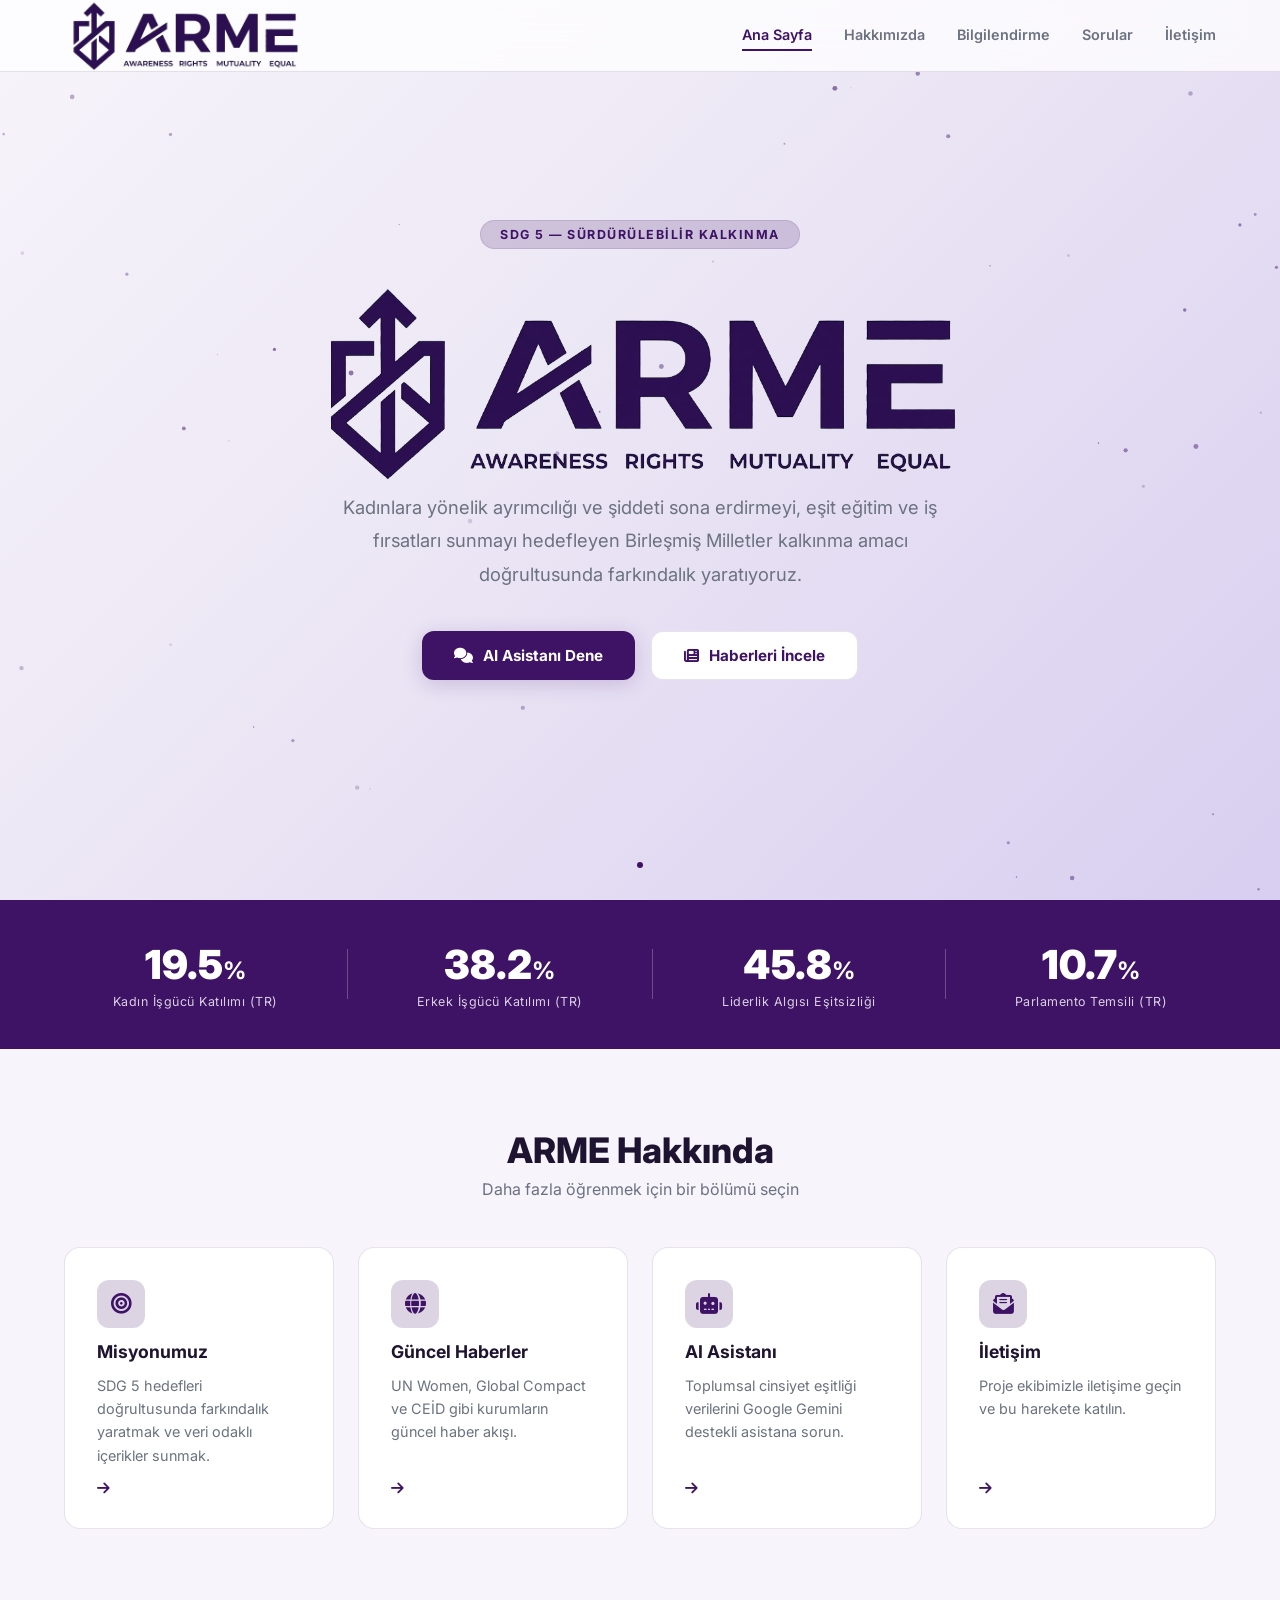
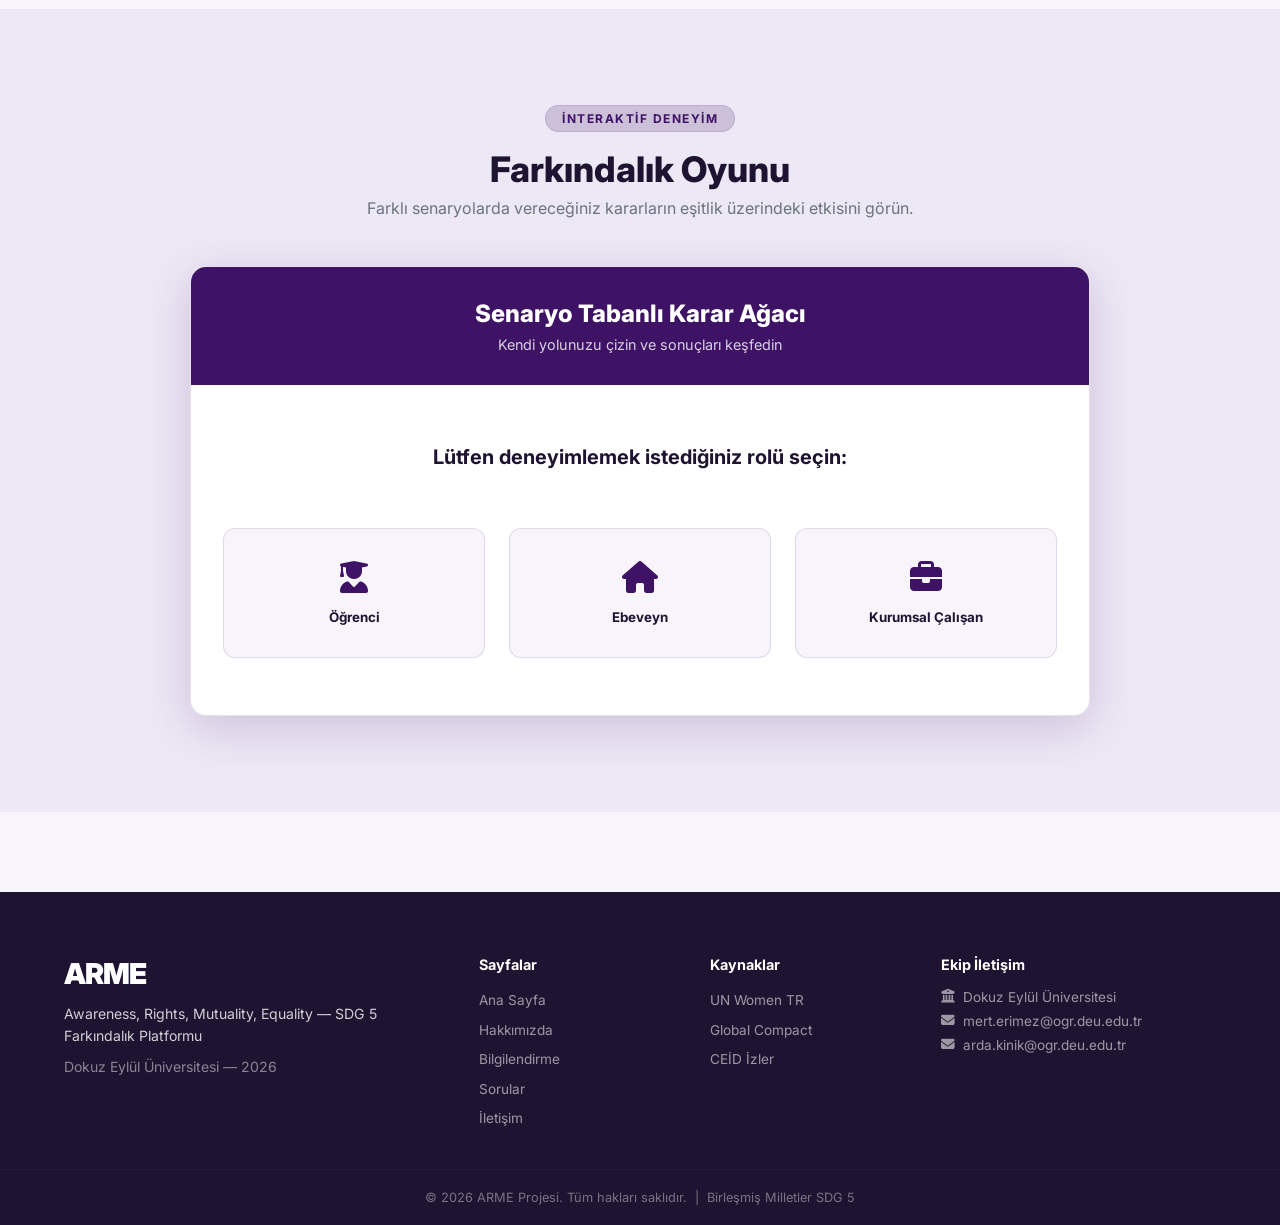
==== sdg5-website/index.html @ 118a51ab "ARME websitesi" ====
<!DOCTYPE html>
<html lang="tr">

<head>
    <meta charset="UTF-8">
    <meta name="viewport" content="width=device-width, initial-scale=1.0">
    <title>ARME | Awareness, Rights, Mutuality, Equality</title>
    <meta name="description"
        content="ARME — SDG 5 Toplumsal Cinsiyet Eşitliği portalı. BM, ILO ve TÜİK verileri ile desteklenen küresel farkındalık platformu.">
    <link rel="preconnect" href="https://fonts.googleapis.com">
    <link href="https://fonts.googleapis.com/css2?family=Inter:wght@300;400;500;600;700;800;900&display=swap"
        rel="stylesheet">
    <link rel="stylesheet" href="https://cdnjs.cloudflare.com/ajax/libs/font-awesome/6.5.0/css/all.min.css">
    <link rel="stylesheet" href="styles.css">
</head>

<body>
    <!-- Navigation -->
    <header class="navbar" id="navbar">
        <div class="nav-inner">
            <a href="index.html" class="nav-brand">
                <img src="arme-logo.png" alt="ARME" class="nav-logo-img">
            </a>
            <nav class="nav-links" id="nav-links">
                <a href="index.html" class="nav-link active">Ana Sayfa</a>
                <a href="hakkimizda.html" class="nav-link">Hakkımızda</a>
                <a href="bilgilendirme.html" class="nav-link">Bilgilendirme</a>
                <a href="sorular.html" class="nav-link">Sorular</a>
                <a href="iletisim.html" class="nav-link">İletişim</a>
            </nav>
            <button class="hamburger" id="hamburger" aria-label="Menüyü Aç">
                <span></span><span></span><span></span>
            </button>
        </div>
    </header>

    <!-- Hero — Full Viewport -->
    <section class="hero" id="hero">
        <div class="hero-bg-particles" id="particles"></div>
        <div class="hero-content">
            <div class="hero-badge">SDG 5 — Sürdürülebilir Kalkınma</div>
            <a href="index.html" class="nav-brand">
                <img src="arme-logo.png" alt="ARME" class="herotitle">
            </a>

            <p class="hero-desc">Kadınlara yönelik ayrımcılığı ve şiddeti sona erdirmeyi, eşit eğitim ve iş fırsatları
                sunmayı hedefleyen Birleşmiş Milletler kalkınma amacı doğrultusunda farkındalık yaratıyoruz.</p>
            <div class="hero-actions">
                <a href="sorular.html" class="btn-primary">
                    <i class="fas fa-comments"></i> AI Asistanı Dene
                </a>
                <a href="bilgilendirme.html" class="btn-ghost">
                    <i class="fas fa-newspaper"></i> Haberleri İncele
                </a>
            </div>
        </div>
        <div class="hero-scroll-hint">
            <div class="scroll-dot"></div>
        </div>
    </section>

    <!-- Stats Strip -->
    <section class="stats-strip">
        <div class="stats-inner">
            <div class="stat-item">
                <span class="stat-num" data-target="36.6">0</span><span class="stat-unit">%</span>
                <p>Kadın İşgücü Katılımı (TR)</p>
            </div>
            <div class="stat-divider"></div>
            <div class="stat-item">
                <span class="stat-num" data-target="71.7">0</span><span class="stat-unit">%</span>
                <p>Erkek İşgücü Katılımı (TR)</p>
            </div>
            <div class="stat-divider"></div>
            <div class="stat-item">
                <span class="stat-num" data-target="85.9">0</span><span class="stat-unit">%</span>
                <p>Liderlik Algısı Eşitsizliği</p>
            </div>
            <div class="stat-divider"></div>
            <div class="stat-item">
                <span class="stat-num" data-target="20">0</span><span class="stat-unit">%</span>
                <p>Parlamento Temsili (TR)</p>
            </div>
        </div>
    </section>

    <!-- Quick Cards -->
    <section class="quick-cards">
        <div class="section-header-center">
            <h2>ARME Hakkında</h2>
            <p>Daha fazla öğrenmek için bir bölümü seçin</p>
        </div>
        <div class="cards-grid">
            <a href="hakkimizda.html" class="qcard">
                <div class="qcard-icon"><i class="fas fa-bullseye"></i></div>
                <h3>Misyonumuz</h3>
                <p>SDG 5 hedefleri doğrultusunda farkındalık yaratmak ve veri odaklı içerikler sunmak.</p>
                <span class="qcard-arrow"><i class="fas fa-arrow-right"></i></span>
            </a>
            <a href="bilgilendirme.html" class="qcard">
                <div class="qcard-icon"><i class="fas fa-globe"></i></div>
                <h3>Güncel Haberler</h3>
                <p>UN Women, Global Compact ve CEİD gibi kurumların güncel haber akışı.</p>
                <span class="qcard-arrow"><i class="fas fa-arrow-right"></i></span>
            </a>
            <a href="sorular.html" class="qcard">
                <div class="qcard-icon"><i class="fas fa-robot"></i></div>
                <h3>AI Asistanı</h3>
                <p>Toplumsal cinsiyet eşitliği verilerini Google Gemini destekli asistana sorun.</p>
                <span class="qcard-arrow"><i class="fas fa-arrow-right"></i></span>
            </a>
            <a href="iletisim.html" class="qcard">
                <div class="qcard-icon"><i class="fas fa-envelope-open-text"></i></div>
                <h3>İletişim</h3>
                <p>Proje ekibimizle iletişime geçin ve bu harekete katılın.</p>
                <span class="qcard-arrow"><i class="fas fa-arrow-right"></i></span>
            </a>
        </div>
    </section>

    <!-- Awareness Game Section -->
    <section class="game-section">
        <div class="section-header-center">
            <span class="page-badge">İnteraktif Deneyim</span>
            <h2>Farkındalık Oyunu</h2>
            <p>Farklı senaryolarda vereceğiniz kararların eşitlik üzerindeki etkisini görün.</p>
        </div>
        <div class="game-container">
            <div class="game-header">
                <h2>Senaryo Tabanlı Karar Ağacı</h2>
                <p>Kendi yolunuzu çizin ve sonuçları keşfedin</p>
            </div>
            <div id="game-body" class="game-body">
                <!-- Game content injected by JS -->
            </div>
        </div>
    </section>

    <!-- Footer -->
    <footer class="footer">
        <div class="footer-inner">
            <div class="footer-brand">
                <div class="footer-logo">ARME</div>
                <p>Awareness, Rights, Mutuality, Equality — SDG 5 Farkındalık Platformu</p>
                <p class="footer-sub">Dokuz Eylül Üniversitesi — 2026</p>
            </div>
            <div class="footer-links">
                <h4>Sayfalar</h4>
                <ul>
                    <li><a href="index.html">Ana Sayfa</a></li>
                    <li><a href="hakkimizda.html">Hakkımızda</a></li>
                    <li><a href="bilgilendirme.html">Bilgilendirme</a></li>
                    <li><a href="sorular.html">Sorular</a></li>
                    <li><a href="iletisim.html">İletişim</a></li>
                </ul>
            </div>
            <div class="footer-links">
                <h4>Kaynaklar</h4>
                <ul>
                    <li><a href="https://turkiye.unwomen.org/tr" target="_blank">UN Women TR</a></li>
                    <li><a href="https://www.globalcompactturkiye.org/" target="_blank">Global Compact</a></li>
                    <li><a href="https://ceidizler.ceid.org.tr/" target="_blank">CEİD İzler</a></li>
                </ul>
            </div>
            <div class="footer-contact">
                <h4>Ekip İletişim</h4>
                <p><i class="fas fa-university"></i> Dokuz Eylül Üniversitesi</p>
                <p><i class="fas fa-envelope"></i> mert.erimez@ogr.deu.edu.tr</p>
                <p><i class="fas fa-envelope"></i> arda.kinik@ogr.deu.edu.tr</p>
            </div>
        </div>
        <div class="footer-bottom">
            <p>© 2026 ARME Projesi. Tüm hakları saklıdır. &nbsp;|&nbsp; Birleşmiş Milletler SDG 5</p>
        </div>
    </footer>

    <script src="app.js"></script>
    <script src="game.js"></script>
    <script>
        // Stat counter animation 
        const statNums = document.querySelectorAll('.stat-num');
        const observer = new IntersectionObserver((entries) => {
            entries.forEach(e => {
                if (e.isIntersecting) {
                    const el = e.target;
                    const target = parseFloat(el.dataset.target);
                    let current = 0;
                    const step = target / 60;
                    const timer = setInterval(() => {
                        current += step;
                        if (current >= target) { current = target; clearInterval(timer); }
                        el.textContent = current % 1 === 0 ? Math.floor(current) : current.toFixed(1);
                    }, 20);
                    observer.unobserve(el);
                }
            });
        }, { threshold: 0.5 });
        statNums.forEach(n => observer.observe(n));

        // Particle background
        const canvas = document.createElement('canvas');
        const container = document.getElementById('particles');
        if (container) {
            canvas.style.cssText = 'position:absolute;inset:0;width:100%;height:100%;pointer-events:none;';
            container.appendChild(canvas);
            const ctx = canvas.getContext('2d');
            let particles = [];
            function resize() { canvas.width = container.offsetWidth; canvas.height = container.offsetHeight; }
            resize();
            window.addEventListener('resize', resize);
            for (let i = 0; i < 55; i++) {
                particles.push({
                    x: Math.random() * canvas.width, y: Math.random() * canvas.height,
                    r: Math.random() * 2 + 0.5, dx: (Math.random() - 0.5) * 0.4, dy: (Math.random() - 0.5) * 0.4, alpha: Math.random() * 0.5 + 0.1
                });
            }
            function draw() {
                ctx.clearRect(0, 0, canvas.width, canvas.height);
                particles.forEach(p => {
                    ctx.beginPath(); ctx.arc(p.x, p.y, p.r, 0, Math.PI * 2);
                    ctx.fillStyle = `rgba(62,18,101,${p.alpha})`; ctx.fill();
                    p.x += p.dx; p.y += p.dy;
                    if (p.x < 0 || p.x > canvas.width) p.dx *= -1;
                    if (p.y < 0 || p.y > canvas.height) p.dy *= -1;
                });
                requestAnimationFrame(draw);
            }
            draw();
        }

        // Hamburger menu
        document.getElementById('hamburger').addEventListener('click', () => {
            document.getElementById('nav-links').classList.toggle('open');
        });

        // Navbar scroll effect
        window.addEventListener('scroll', () => {
            document.getElementById('navbar').classList.toggle('scrolled', window.scrollY > 50);
        });
    </script>
</body>

</html>
---- sdg5-website/styles.css ----
:root {
    --accent: #3e1265;
    --accent-light: #6b21a8;
    --accent-glow: rgba(62,18,101,0.18);
    --white: #ffffff;
    --bg: #f7f4fb;
    --bg2: #ede8f5;
    --text: #1e1330;
    --text-muted: #6b7280;
    --border: rgba(62,18,101,0.12);
    --shadow: 0 4px 32px rgba(62,18,101,0.10);
    --shadow-lg: 0 12px 48px rgba(62,18,101,0.18);
    --radius: 16px;
    --transition: all 0.3s cubic-bezier(0.4,0,0.2,1);
    --font: 'Inter', sans-serif;
    --nav-h: 72px;
}

*, *::before, *::after { box-sizing: border-box; margin: 0; padding: 0; }
html { scroll-behavior: smooth; font-size: 16px; }
body { font-family: var(--font); background: var(--bg); color: var(--text); min-height: 100vh; overflow-x: hidden; }
img { max-width: 100%; }
a { color: inherit; text-decoration: none; }
ul { list-style: none; }
button { font-family: var(--font); cursor: pointer; border: none; background: none; }

/* ---- NAVBAR ---- */
.navbar {
    position: fixed; top: 0; left: 0; right: 0; z-index: 1000;
    height: var(--nav-h);
    display: flex; align-items: center;
    background: rgba(255,255,255,0.75);
    backdrop-filter: blur(18px);
    border-bottom: 1px solid var(--border);
    transition: var(--transition);
}
.navbar.scrolled { background: rgba(255,255,255,0.96); box-shadow: var(--shadow); }
.nav-inner { 
    display: flex !important; 
    justify-content: space-between !important; 
    align-items: center !important; 
    width: 100% !important; 
    max-width: 100% !important; 
    padding: 0 5% !important; 
}
.nav-brand { 
    margin-left: 0 !important; 
    justify-content: flex-start !important;
    display: flex !important; 
    align-items: center !important; 
}
.nav-logo-img {
    mix-blend-mode: multiply !important;
    background-color: transparent !important;
    height: 78px !important;
    width: auto !important;
    object-fit: contain !important;
    display: block !important;
}
.brand-arme { color: var(--accent); }
.nav-links { display: flex; gap: 2rem; align-items: center; }
.nav-link { font-size: 0.9rem; font-weight: 600; color: var(--text-muted); padding: 0.4rem 0; border-bottom: 2px solid transparent; transition: var(--transition); }
.nav-link:hover, .nav-link.active { color: var(--accent); border-bottom-color: var(--accent); }
.hamburger { display: none; flex-direction: column; gap: 5px; padding: 6px; }
.hamburger span { display: block; width: 24px; height: 2px; background: var(--accent); border-radius: 2px; transition: var(--transition); }

/* ---- HERO ---- */
.hero {
    position: relative; width: 100%; height: 100vh;
    display: flex; align-items: center; justify-content: center;
    text-align: center;
    background: linear-gradient(135deg, #f7f4fb 0%, #ede8f5 40%, #d8cef0 100%);
    overflow: hidden;
}
.hero-bg-particles { position: absolute; inset: 0; z-index: 0; }
.hero-content { position: relative; z-index: 1; max-width: 800px; padding: 0 5%; }
.hero-badge {
    display: inline-block; margin-bottom: 1.5rem;
    background: var(--accent-glow); border: 1px solid var(--border);
    color: var(--accent); font-size: 0.78rem; font-weight: 700;
    letter-spacing: 1.5px; text-transform: uppercase;
    padding: 0.4rem 1.2rem; border-radius: 100px;
    animation: fadeDown 0.8s ease both;
}
.hero-title { font-size: clamp(4rem, 12vw, 9rem); font-weight: 900; line-height: 1; letter-spacing: -3px; margin-bottom: 0.8rem; animation: fadeDown 0.9s 0.1s ease both; }
.word-arme { background: linear-gradient(135deg, var(--accent), var(--accent-light)); -webkit-background-clip: text; -webkit-text-fill-color: transparent; }
.hero-slogan { font-size: clamp(0.9rem, 2vw, 1.15rem); font-weight: 600; color: var(--accent); letter-spacing: 2px; margin-bottom: 1.5rem; animation: fadeDown 1s 0.2s ease both; }
.hero-desc { font-size: clamp(1rem, 2vw, 1.15rem); color: var(--text-muted); line-height: 1.8; max-width: 640px; margin: 0 auto 2.5rem; animation: fadeDown 1s 0.3s ease both; }
.hero-actions { display: flex; gap: 1rem; justify-content: center; flex-wrap: wrap; animation: fadeDown 1s 0.4s ease both; }
.hero-scroll-hint { position: absolute; bottom: 2rem; left: 50%; transform: translateX(-50%); z-index: 1; }
.scroll-dot { width: 6px; height: 6px; border-radius: 50%; background: var(--accent); animation: bounce 1.6s infinite; }

/* ---- BUTTONS ---- */
.btn-primary {
    display: inline-flex; align-items: center; gap: 0.6rem;
    background: var(--accent); color: #fff;
    padding: 0.9rem 2rem; border-radius: 12px;
    font-weight: 700; font-size: 0.95rem;
    box-shadow: 0 4px 20px var(--accent-glow);
    transition: var(--transition);
}
.btn-primary:hover { background: var(--accent-light); transform: translateY(-2px); box-shadow: 0 8px 28px var(--accent-glow); }
.btn-ghost {
    display: inline-flex; align-items: center; gap: 0.6rem;
    background: white; color: var(--accent);
    padding: 0.9rem 2rem; border-radius: 12px;
    font-weight: 700; font-size: 0.95rem;
    border: 1.5px solid var(--border);
    transition: var(--transition);
}
.btn-ghost:hover { border-color: var(--accent); box-shadow: var(--shadow); transform: translateY(-2px); }
.btn-submit {
    width: 100%; padding: 1rem; border-radius: 12px;
    background: var(--accent); color: white; font-weight: 700; font-size: 1rem;
    cursor: pointer; border: none; transition: var(--transition);
    display: flex; align-items: center; justify-content: center; gap: 0.5rem;
}
.btn-submit:hover { background: var(--accent-light); transform: translateY(-1px); }

/* ---- STATS STRIP ---- */
.stats-strip { background: var(--accent); padding: 2.5rem 5%; }
.stats-inner { max-width: 1100px; margin: 0 auto; display: flex; align-items: center; justify-content: space-around; flex-wrap: wrap; gap: 1.5rem; }
.stat-item { text-align: center; color: white; }
.stat-num { font-size: 2.5rem; font-weight: 900; }
.stat-unit { font-size: 1.5rem; font-weight: 700; }
.stat-item p { font-size: 0.78rem; opacity: 0.8; margin-top: 0.3rem; letter-spacing: 0.5px; }
.stat-divider { width: 1px; height: 50px; background: rgba(255,255,255,0.25); }

/* ---- QUICK CARDS ---- */
.quick-cards { padding: 5rem 5%; max-width: 1280px; margin: 0 auto; }
.section-header-center { text-align: center; margin-bottom: 3rem; }
.section-header-center h2 { font-size: 2.2rem; font-weight: 800; color: var(--text); }
.section-header-center p { color: var(--text-muted); margin-top: 0.5rem; }
.cards-grid { display: grid; grid-template-columns: repeat(auto-fit, minmax(240px, 1fr)); gap: 1.5rem; }
.qcard {
    background: white; border: 1px solid var(--border);
    border-radius: var(--radius); padding: 2rem;
    transition: var(--transition); position: relative;
    display: flex; flex-direction: column; gap: 0.8rem;
}
.qcard:hover { box-shadow: var(--shadow-lg); transform: translateY(-4px); border-color: var(--accent); }
.qcard-icon { width: 48px; height: 48px; background: var(--accent-glow); border-radius: 12px; display: flex; align-items: center; justify-content: center; color: var(--accent); font-size: 1.3rem; }
.qcard h3 { font-size: 1.1rem; font-weight: 700; }
.qcard p { font-size: 0.9rem; color: var(--text-muted); line-height: 1.6; flex: 1; }
.qcard-arrow { color: var(--accent); font-size: 0.9rem; transition: var(--transition); }
.qcard:hover .qcard-arrow { transform: translateX(4px); }

/* ---- PAGE HEADER ---- */
.page-hero {
    padding-top: calc(var(--nav-h) + 3rem);
    padding-bottom: 3rem; padding-left: 5%; padding-right: 5%;
    background: linear-gradient(135deg, #f7f4fb, #ede8f5);
    border-bottom: 1px solid var(--border);
}
.page-hero-inner { max-width: 800px; }
.page-badge { display: inline-block; background: var(--accent-glow); color: var(--accent); font-size: 0.75rem; font-weight: 700; letter-spacing: 1.5px; text-transform: uppercase; padding: 0.3rem 1rem; border-radius: 100px; margin-bottom: 1rem; border: 1px solid var(--border); }
.page-hero h1 { font-size: clamp(2rem, 5vw, 3rem); font-weight: 900; line-height: 1.15; color: var(--text); }
.page-hero p { color: var(--text-muted); font-size: 1.05rem; margin-top: 0.75rem; line-height: 1.7; }
.page-content { max-width: 1100px; margin: 0 auto; padding: 3rem 5%; }

/* ---- CARDS / GLASS ---- */
.card { background: white; border: 1px solid var(--border); border-radius: var(--radius); padding: 2rem; }
.card + .card { margin-top: 1.5rem; }
.card h2 { font-size: 1.4rem; font-weight: 800; color: var(--text); margin-bottom: 1rem; padding-bottom: 0.75rem; border-bottom: 1px solid var(--border); }
.card h3 { font-size: 1.05rem; font-weight: 700; color: var(--accent); margin: 1.5rem 0 0.5rem; }
.card p { color: var(--text-muted); line-height: 1.75; }
.styled-list { margin: 0.5rem 0 1rem 0; }
.styled-list li { position: relative; padding: 0.5rem 0 0.5rem 1.5rem; color: var(--text-muted); line-height: 1.6; font-size: 0.95rem; border-bottom: 1px solid var(--border); }
.styled-list li:last-child { border-bottom: none; }
.styled-list li::before { content: "▸"; color: var(--accent); position: absolute; left: 0; font-size: 0.85rem; top: 0.55rem; }
.styled-list li strong { color: var(--text); }

/* ---- NEWS GRID ---- */
.news-grid { display: grid; grid-template-columns: repeat(auto-fill, minmax(300px, 1fr)); gap: 1.5rem; }
.news-card {
    background: white; border: 1px solid var(--border);
    border-radius: var(--radius); padding: 1.75rem;
    display: flex; flex-direction: column; gap: 0.75rem;
    transition: var(--transition); text-decoration: none; color: inherit;
}
.news-card:hover { box-shadow: var(--shadow-lg); transform: translateY(-4px); border-color: var(--accent); }
.news-source-tag { font-size: 0.72rem; font-weight: 800; text-transform: uppercase; letter-spacing: 1.5px; color: var(--accent); background: var(--accent-glow); padding: 0.2rem 0.7rem; border-radius: 100px; align-self: flex-start; }
.news-card h3 { font-size: 1.05rem; font-weight: 700; color: var(--text); line-height: 1.4; }
.news-card p { font-size: 0.9rem; color: var(--text-muted); line-height: 1.6; flex: 1; }
.news-card-footer { display: flex; align-items: center; justify-content: space-between; margin-top: 0.5rem; }
.news-card-footer span { font-size: 0.8rem; color: var(--text-muted); }
.news-card-footer i { color: var(--accent); transition: var(--transition); }
.news-card:hover .news-card-footer i { transform: translate(3px, -3px); }
.live-badge { display: inline-flex; align-items: center; gap: 0.4rem; font-size: 0.8rem; color: var(--accent); font-weight: 600; }
.pulse { width: 8px; height: 8px; border-radius: 50%; background: var(--accent); animation: pulse 1.5s infinite; }
.section-top { display: flex; justify-content: space-between; align-items: center; margin-bottom: 2rem; flex-wrap: wrap; gap: 1rem; }
.section-top h2 { font-size: 1.6rem; font-weight: 800; }

/* ---- CHAT ---- */
.chat-wrap { height: calc(100vh - var(--nav-h) - 6rem); min-height: 500px; display: flex; flex-direction: column; }
.chat-box { flex: 1; display: flex; flex-direction: column; border: 1px solid var(--border); border-radius: var(--radius); overflow: hidden; background: white; box-shadow: var(--shadow); }
.chat-header { padding: 1.25rem 1.75rem; border-bottom: 1px solid var(--border); background: var(--bg); display: flex; align-items: center; gap: 0.75rem; }
.chat-header-icon { width: 40px; height: 40px; background: var(--accent); border-radius: 10px; display: flex; align-items: center; justify-content: center; color: white; font-size: 1.1rem; }
.chat-header h2 { font-size: 1.1rem; font-weight: 700; }
.chat-header p { font-size: 0.8rem; color: var(--text-muted); margin: 0; }
.chat-messages { flex: 1; overflow-y: auto; padding: 1.5rem; display: flex; flex-direction: column; gap: 1rem; scroll-behavior: smooth; }
.msg { max-width: 78%; display: flex; flex-direction: column; gap: 0.25rem; animation: slideUp 0.3s ease; }
.msg.user { align-self: flex-end; }
.msg.ai { align-self: flex-start; }
.msg-bubble { padding: 0.9rem 1.2rem; border-radius: 14px; font-size: 0.92rem; line-height: 1.6; }
.msg.ai .msg-bubble { background: var(--bg); border: 1px solid var(--border); border-bottom-left-radius: 4px; }
.msg.user .msg-bubble { background: var(--accent); color: white; border-bottom-right-radius: 4px; }
.msg.ai .msg-bubble ul { padding-left: 1.2rem; margin-top: 0.4rem; }
.msg.ai .msg-bubble li { margin-bottom: 0.4rem; }
.msg.ai .msg-bubble strong { color: var(--accent); }
.msg-label { font-size: 0.7rem; color: var(--text-muted); padding: 0 0.4rem; }
.msg.user .msg-label { text-align: right; }
.typing-indicator { align-self: flex-start; }
.typing-dots { display: flex; gap: 4px; padding: 0.9rem 1.2rem; background: var(--bg); border: 1px solid var(--border); border-radius: 14px; border-bottom-left-radius: 4px; }
.typing-dots span { width: 6px; height: 6px; background: var(--accent); border-radius: 50%; animation: typingDot 1.2s infinite; }
.typing-dots span:nth-child(2) { animation-delay: 0.2s; }
.typing-dots span:nth-child(3) { animation-delay: 0.4s; }
.chat-input-bar { padding: 1rem 1.25rem; border-top: 1px solid var(--border); display: flex; gap: 0.75rem; background: white; }
.chat-input-bar input { flex: 1; padding: 0.8rem 1.1rem; border-radius: 10px; border: 1.5px solid var(--border); font-family: var(--font); font-size: 0.95rem; color: var(--text); background: var(--bg); outline: none; transition: var(--transition); }
.chat-input-bar input:focus { border-color: var(--accent); background: white; }
.chat-send { padding: 0.8rem 1.4rem; background: var(--accent); color: white; border-radius: 10px; font-weight: 700; font-size: 0.9rem; transition: var(--transition); display: flex; align-items: center; gap: 0.4rem; }
.chat-send:hover { background: var(--accent-light); }
.chat-suggestions { display: flex; flex-wrap: wrap; gap: 0.5rem; padding: 0.75rem 1.25rem; border-top: 1px solid var(--border); background: var(--bg); }
.suggestion-chip { padding: 0.35rem 0.9rem; border-radius: 100px; border: 1px solid var(--border); font-size: 0.78rem; font-weight: 600; color: var(--accent); background: white; cursor: pointer; transition: var(--transition); }
.suggestion-chip:hover { background: var(--accent); color: white; border-color: var(--accent); }

/* ---- CONTACT ---- */
.contact-body {
    margin: 0;
    padding: 0;
    box-sizing: border-box;
    min-height: 100vh;
}

.contact-page-wrapper {
    display: flex;
    justify-content: center;
    align-items: center;
    position: relative;
    min-width: 1200px;
    min-height: 100vh;
    padding: 6rem 2rem 2rem; /* Added top padding for fixed navbar */
    background: linear-gradient(135deg, #f7f4fb, #ede8f5);
}

.contact-grid {
    display: flex;
    gap: 2rem;
    max-width: 1000px;
    width: 100%;
    align-items: stretch;
}

.contact-grid > div {
    flex: 1;
    display: flex;
}

.contact-grid .card {
    width: 100%;
    display: flex;
    flex-direction: column;
    justify-content: space-between;
    padding-bottom: 2.5rem; /* Increased bottom padding */
}

.team-card { 
    background: var(--bg); 
    border-radius: 12px; 
    padding: 1.25rem; 
    display: flex; 
    align-items: flex-start; 
    gap: 1rem; 
    border: 1px solid var(--border); 
    transition: var(--transition); 
}

.team-card:hover { border-color: var(--accent); box-shadow: var(--shadow); }
.team-avatar { width: 44px; height: 44px; border-radius: 50%; background: var(--accent); color: white; display: flex; align-items: center; justify-content: center; font-weight: 800; font-size: 1rem; flex-shrink: 0; }
.team-info strong { font-size: 0.95rem; font-weight: 700; display: block; }
.team-info a { font-size: 0.8rem; color: var(--accent); }
.team-list-grid { display: flex; flex-direction: column; gap: 0.75rem; margin: 1rem 0; }

.cta-box { 
    background: linear-gradient(135deg, var(--accent), var(--accent-light)); 
    color: white; 
    border-radius: var(--radius); 
    padding: 1.75rem; 
    margin-top: 1.5rem;
    margin-bottom: 0; /* As requested */
}
.cta-box h3 { font-size: 1.1rem; font-weight: 800; margin-bottom: 0.75rem; }
.cta-box li { font-size: 0.88rem; opacity: 0.9; padding: 0.3rem 0; padding-left: 1rem; position: relative; }
.cta-box li::before { content: "→"; position: absolute; left: 0; }
.form-group { margin-bottom: 1.25rem; }
.form-group label { display: block; font-size: 0.85rem; font-weight: 600; margin-bottom: 0.4rem; color: var(--text); }
.form-group input, .form-group select, .form-group textarea {
    width: 100%; padding: 0.85rem 1rem; border-radius: 10px;
    border: 1.5px solid var(--border); font-family: var(--font);
    font-size: 0.95rem; color: var(--text); background: var(--bg);
    outline: none; transition: var(--transition);
}
.form-group input:focus, .form-group select:focus, .form-group textarea:focus { border-color: var(--accent); background: white; }
.form-group select option { background: white; }
.form-success { display: none; background: #d1fae5; border: 1px solid #6ee7b7; border-radius: 10px; padding: 1rem 1.25rem; color: #065f46; font-weight: 600; margin-top: 1rem; }

/* ---- FOOTER ---- */
.footer { background: var(--text); color: rgba(255,255,255,0.8); margin-top: 5rem; }
.footer-inner { max-width: 1280px; margin: 0 auto; padding: 4rem 5% 2rem; display: grid; grid-template-columns: 2fr 1fr 1fr 1.5fr; gap: 3rem; }
.footer-logo { font-size: 1.8rem; font-weight: 900; color: white; letter-spacing: -1px; margin-bottom: 0.75rem; }
.footer-brand p { font-size: 0.88rem; line-height: 1.6; }
.footer-sub { margin-top: 0.5rem; font-size: 0.8rem; opacity: 0.6; }
.footer-links h4, .footer-contact h4 { color: white; font-size: 0.9rem; font-weight: 700; margin-bottom: 1rem; }
.footer-links ul li { margin-bottom: 0.6rem; }
.footer-links ul li a { font-size: 0.85rem; opacity: 0.7; transition: var(--transition); }
.footer-links ul li a:hover { opacity: 1; }
.footer-contact p { font-size: 0.85rem; opacity: 0.7; margin-bottom: 0.5rem; display: flex; align-items: center; gap: 0.5rem; }
.footer-bottom { border-top: 1px solid rgba(255,255,255,0.08); padding: 1.25rem 5%; text-align: center; font-size: 0.8rem; opacity: 0.5; max-width: 100%; }

/* ---- ANIMATIONS ---- */
@keyframes fadeDown { from { opacity:0; transform:translateY(-20px); } to { opacity:1; transform:translateY(0); } }
@keyframes slideUp { from { opacity:0; transform:translateY(10px); } to { opacity:1; transform:translateY(0); } }
@keyframes bounce { 0%,100%{transform:translateY(0)} 50%{transform:translateY(8px)} }
@keyframes pulse { 0%{box-shadow:0 0 0 0 rgba(62,18,101,0.5)} 70%{box-shadow:0 0 0 6px rgba(62,18,101,0)} 100%{box-shadow:0 0 0 0 rgba(62,18,101,0)} }
@keyframes typingDot { 0%,60%,100%{transform:translateY(0)} 30%{transform:translateY(-6px)} }

/* ---- AWARENESS GAME ---- */
.game-section { padding: 6rem 5%; background: var(--bg2); position: relative; overflow: hidden; }
.game-container { max-width: 900px; margin: 0 auto; background: white; border-radius: var(--radius); border: 1px solid var(--border); box-shadow: var(--shadow-lg); overflow: hidden; min-height: 450px; display: flex; flex-direction: column; animation: slideUp 0.6s ease; }
.game-header { padding: 2rem; background: var(--accent); color: white; text-align: center; }
.game-header h2 { font-size: 1.5rem; font-weight: 800; margin-bottom: 0.5rem; }
.game-header p { font-size: 0.9rem; opacity: 0.8; }
.game-body { flex: 1; padding: 3rem 2rem; display: flex; flex-direction: column; justify-content: center; align-items: center; text-align: center; transition: opacity 0.4s ease; }
.game-body.fade-out { opacity: 0; }
.game-body.fade-in { opacity: 1; }

.role-grid { display: grid; grid-template-columns: repeat(auto-fit, minmax(180px, 1fr)); gap: 1.5rem; width: 100%; margin-top: 1.5rem; }
.role-btn { background: var(--bg); border: 1.5px solid var(--border); border-radius: 12px; padding: 2rem 1.5rem; transition: var(--transition); display: flex; flex-direction: column; align-items: center; gap: 1rem; cursor: pointer; }
.role-btn:hover { border-color: var(--accent); background: white; transform: translateY(-5px); box-shadow: var(--shadow); }
.role-btn i { font-size: 2rem; color: var(--accent); }
.role-btn span { font-weight: 700; color: var(--text); }

.question-text { font-size: 1.25rem; font-weight: 700; color: var(--text); margin-bottom: 2rem; line-height: 1.5; }
.options-list { display: flex; flex-direction: column; gap: 1rem; width: 100%; max-width: 500px; }
.option-btn { background: white; border: 1.5px solid var(--border); border-radius: 10px; padding: 1.2rem 1.5rem; text-align: left; font-size: 0.95rem; font-weight: 600; color: var(--text); transition: var(--transition); cursor: pointer; display: flex; align-items: center; gap: 1rem; }
.option-btn:hover { border-color: var(--accent); background: var(--bg); transform: translateX(5px); }
.option-btn::before { content: ""; width: 8px; height: 8px; border-radius: 50%; background: var(--accent); flex-shrink: 0; }

.result-card { text-align: center; animation: fadeIn 0.8s ease; }
.result-icon { font-size: 3rem; color: var(--accent); margin-bottom: 1.5rem; }
.result-title { font-size: 1.8rem; font-weight: 800; color: var(--accent); margin-bottom: 1rem; }
.result-desc { color: var(--text-muted); line-height: 1.8; margin-bottom: 2rem; max-width: 700px; }
.result-stats { background: var(--bg); border-radius: 12px; padding: 1.5rem; margin-bottom: 2rem; display: grid; grid-template-columns: 1fr 1fr; gap: 1rem; text-align: left; }
.stat-box { border-left: 3px solid var(--accent); padding-left: 1rem; }
.stat-box strong { display: block; font-size: 1.1rem; color: var(--accent); }
.stat-box span { font-size: 0.8rem; color: var(--text-muted); }

@keyframes fadeIn { from { opacity: 0; } to { opacity: 1; } }

/* ---- RESPONSIVE ---- */
@media (max-width: 768px) {
    .contact-grid { flex-direction: column; }
    .contact-page-wrapper { padding-top: 8rem; }
    .footer-inner { grid-template-columns: 1fr 1fr; }
    .game-section { padding: 4rem 5%; }
    .result-stats { grid-template-columns: 1fr; }
    .result-title { font-size: 1.5rem; }
}
@media (max-width: 640px) {
    .nav-links { position: fixed; top: var(--nav-h); left: 0; right: 0; background: white; flex-direction: column; padding: 1.5rem 5%; gap: 1rem; border-bottom: 1px solid var(--border); display: none; box-shadow: var(--shadow); }
    .nav-links.open { display: flex; }
    .hamburger { display: flex; }
    .stat-divider { display: none; }
    .footer-inner { grid-template-columns: 1fr; gap: 2rem; }
    .hero-actions { flex-direction: column; align-items: center; }
    .chat-wrap { height: calc(100vh - var(--nav-h) - 2rem); }
}
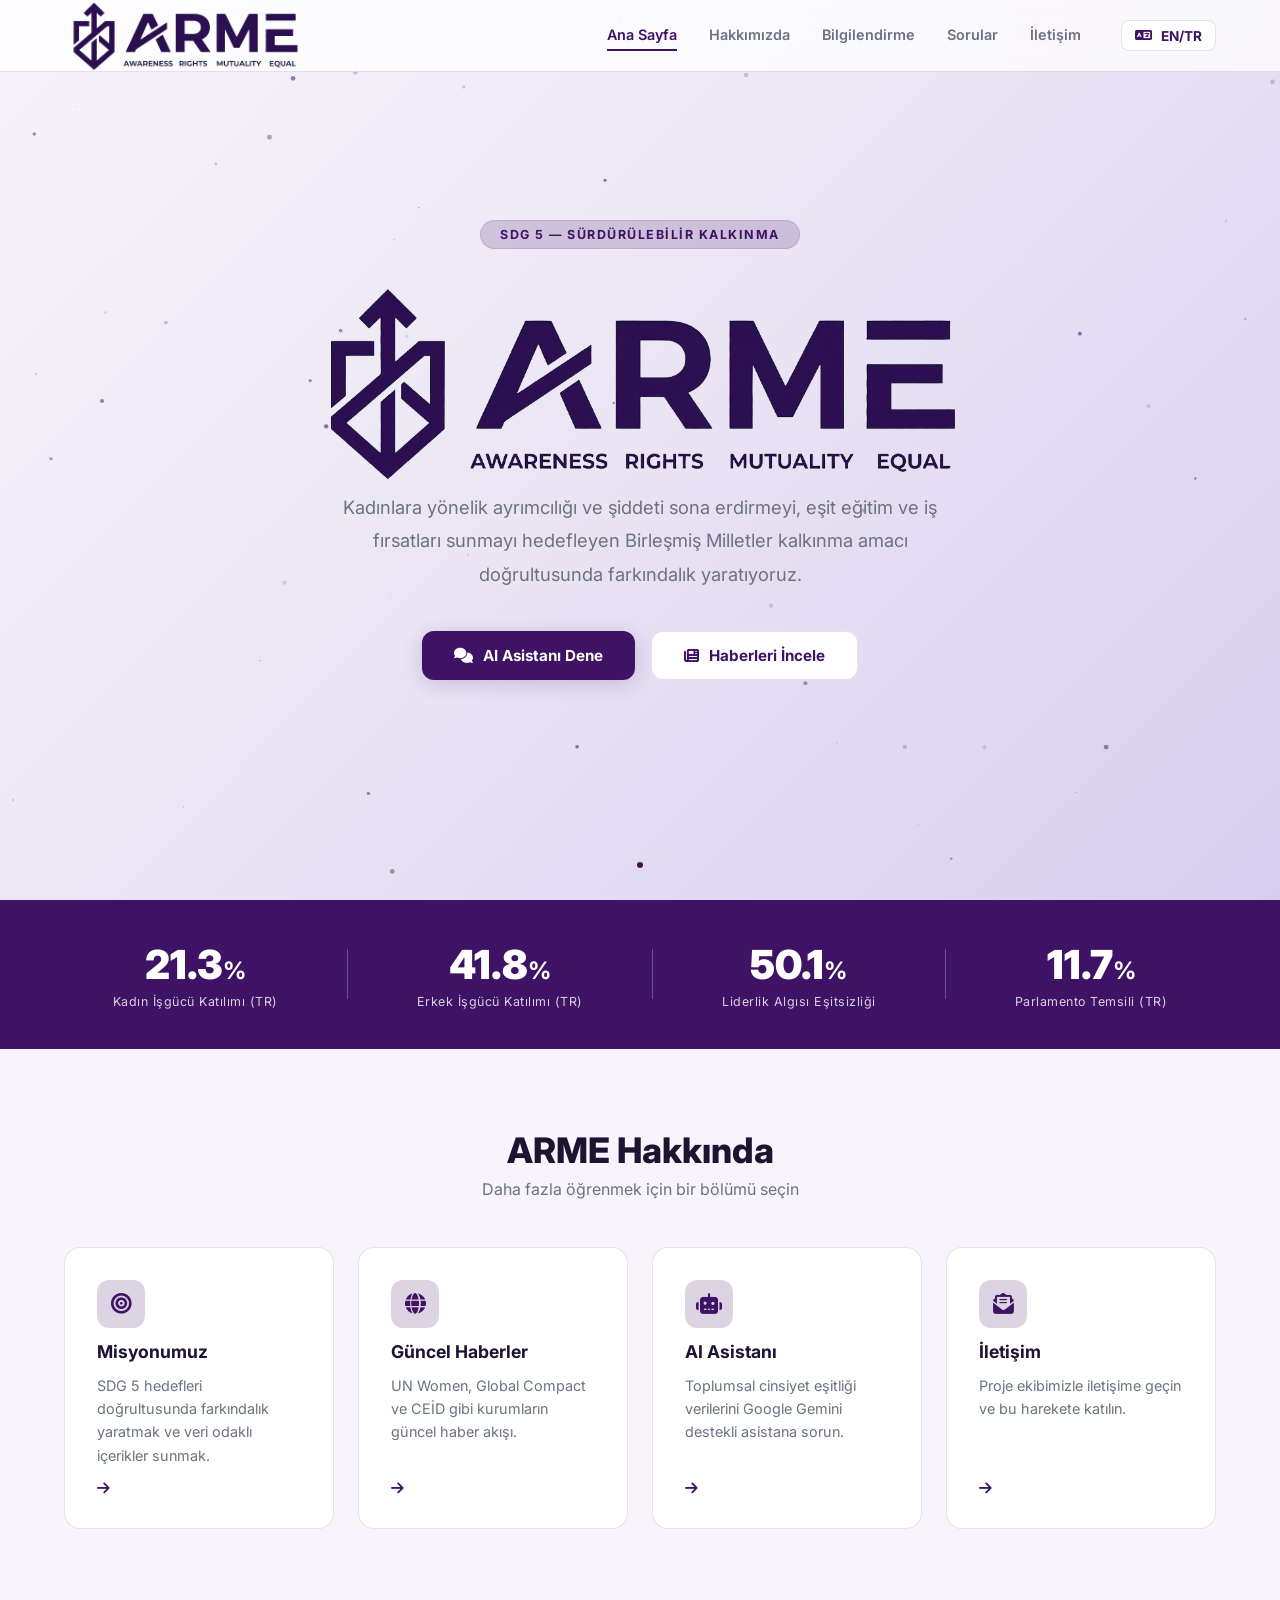
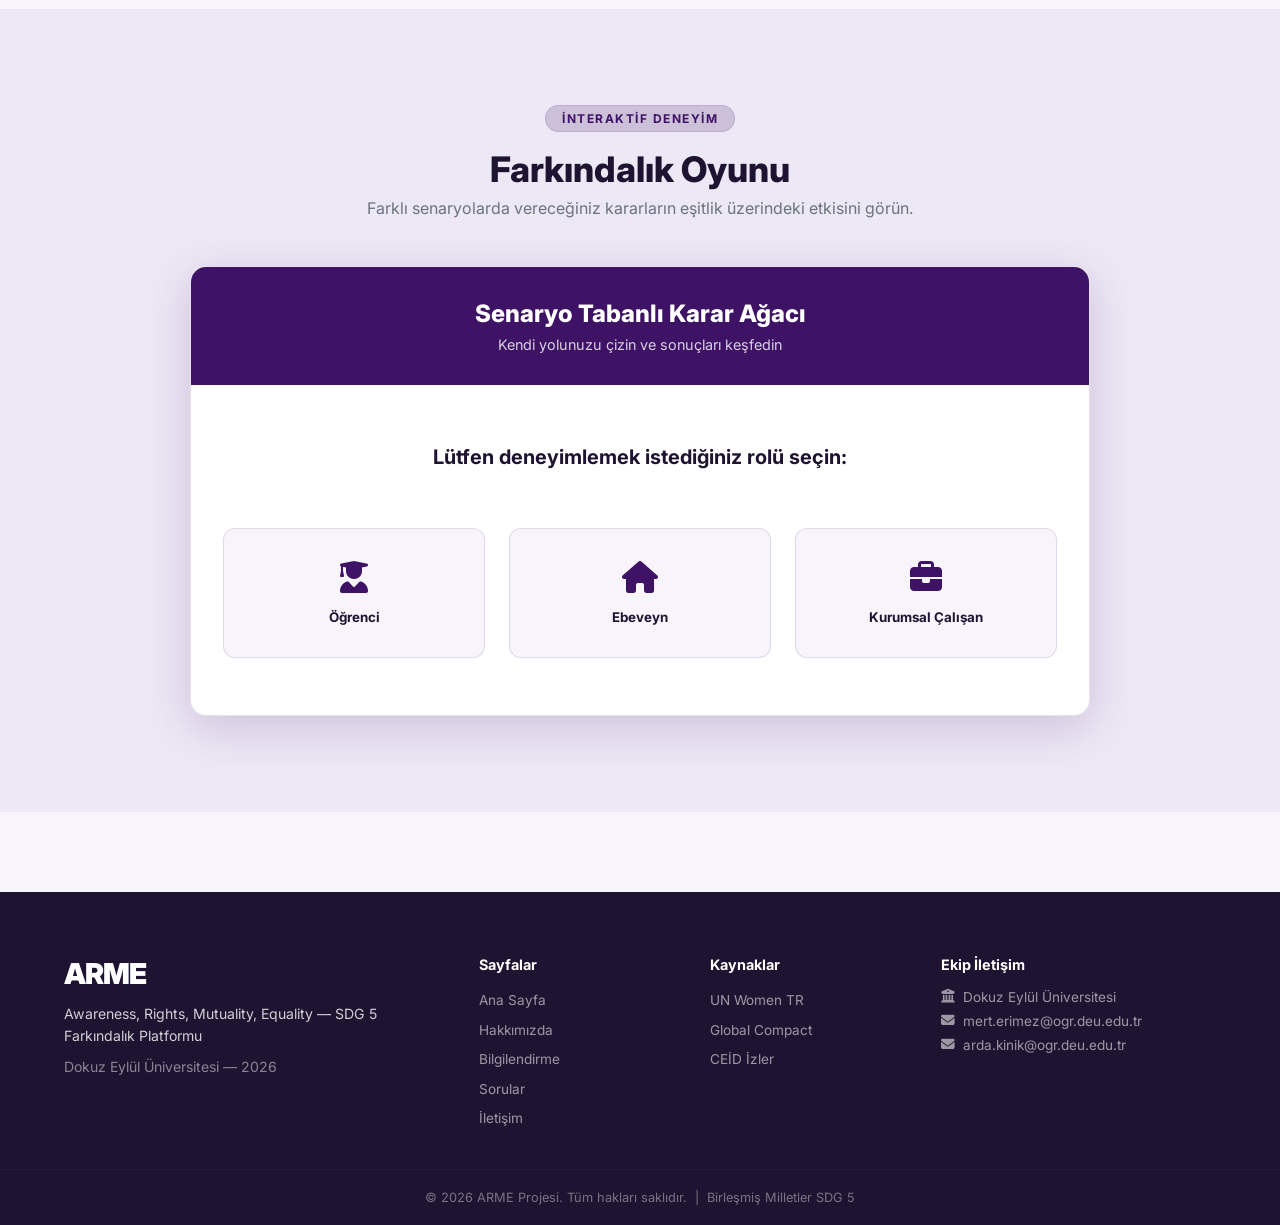
==== commit 8cf81875: "feat: add translation and fix mobile responsiveness" ====
--- a/sdg5-website/index.html
+++ b/sdg5-website/index.html
@@ -228,15 +228,7 @@
             draw();
         }
 
-        // Hamburger menu
-        document.getElementById('hamburger').addEventListener('click', () => {
-            document.getElementById('nav-links').classList.toggle('open');
-        });
-
-        // Navbar scroll effect
-        window.addEventListener('scroll', () => {
-            document.getElementById('navbar').classList.toggle('scrolled', window.scrollY > 50);
-        });
+
     </script>
 </body>
 
--- a/sdg5-website/styles.css
+++ b/sdg5-website/styles.css
@@ -63,6 +63,9 @@
 .nav-link:hover, .nav-link.active { color: var(--accent); border-bottom-color: var(--accent); }
 .hamburger { display: none; flex-direction: column; gap: 5px; padding: 6px; }
 .hamburger span { display: block; width: 24px; height: 2px; background: var(--accent); border-radius: 2px; transition: var(--transition); }
+.hamburger.active span:nth-child(1) { transform: translateY(7px) rotate(45deg); }
+.hamburger.active span:nth-child(2) { opacity: 0; }
+.hamburger.active span:nth-child(3) { transform: translateY(-7px) rotate(-45deg); }
 
 /* ---- HERO ---- */
 .hero {
@@ -237,7 +240,7 @@
     justify-content: center;
     align-items: center;
     position: relative;
-    min-width: 1200px;
+    width: 100%;
     min-height: 100vh;
     padding: 6rem 2rem 2rem; /* Added top padding for fixed navbar */
     background: linear-gradient(135deg, #f7f4fb, #ede8f5);
